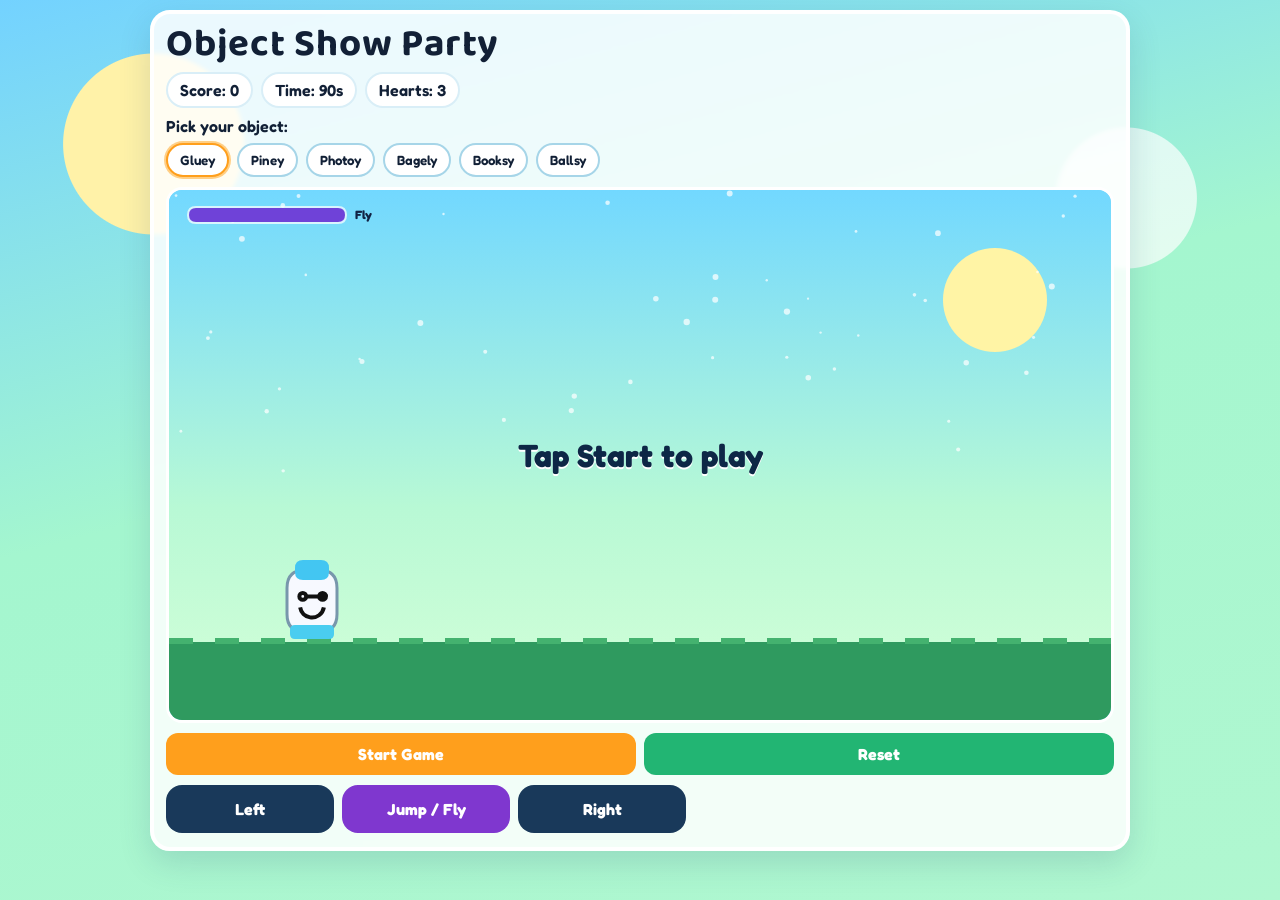
==== object-show-party/index.html @ 038fc78a "Add Object Show Party mobile game" ====
<!doctype html>
<html lang="en">
<head>
  <meta charset="utf-8" />
  <meta name="viewport" content="width=device-width, initial-scale=1, viewport-fit=cover" />
  <title>Object Show Party</title>
  <link rel="preconnect" href="https://fonts.googleapis.com">
  <link rel="preconnect" href="https://fonts.gstatic.com" crossorigin>
  <link href="https://fonts.googleapis.com/css2?family=Fredoka:wght@400;600;700&family=Baloo+2:wght@500;700&display=swap" rel="stylesheet">
  <link rel="stylesheet" href="style.css" />
</head>
<body>
  <main class="app-shell">
    <header class="hud">
      <h1>Object Show Party</h1>
      <div class="stats">
        <div class="chip">Score: <span id="score">0</span></div>
        <div class="chip">Time: <span id="time">90</span>s</div>
        <div class="chip">Hearts: <span id="hearts">3</span></div>
      </div>
    </header>

    <section class="character-picker" aria-label="Character picker">
      <p>Pick your object:</p>
      <div id="characterButtons" class="character-buttons"></div>
    </section>

    <section class="arena-wrap">
      <canvas id="arena" width="960" height="540" aria-label="Game arena"></canvas>
      <div class="game-overlay" id="message">Tap Start to play</div>
    </section>

    <section class="actions">
      <button id="startBtn" class="big-btn">Start Game</button>
      <button id="resetBtn" class="big-btn secondary">Reset</button>
    </section>

    <section class="controls" aria-label="Touch controls">
      <button id="leftBtn" class="ctrl">Left</button>
      <button id="jumpBtn" class="ctrl jump">Jump / Fly</button>
      <button id="rightBtn" class="ctrl">Right</button>
    </section>
  </main>

  <script src="game.js"></script>
</body>
</html>
---- object-show-party/style.css ----
:root {
  --sky-1: #73d2ff;
  --sky-2: #a4f6cf;
  --floor: #2c8f56;
  --ink: #122036;
  --panel: #ffffffd9;
  --accent: #ff9f1c;
  --accent-2: #22b573;
}

* {
  box-sizing: border-box;
}

html,
body {
  margin: 0;
  min-height: 100%;
}

body {
  font-family: "Fredoka", system-ui, sans-serif;
  color: var(--ink);
  background:
    radial-gradient(circle at 12% 16%, #fff2a8 0 90px, transparent 91px),
    radial-gradient(circle at 88% 22%, #ffffffb0 0 70px, transparent 71px),
    linear-gradient(165deg, var(--sky-1) 0%, var(--sky-2) 45%, #b0f7d0 100%);
  display: grid;
  place-items: center;
  padding: 10px;
}

.app-shell {
  width: min(100%, 980px);
  background: var(--panel);
  backdrop-filter: blur(2px);
  border: 4px solid #ffffff;
  border-radius: 20px;
  box-shadow: 0 12px 32px #1d4b7029;
  padding: 10px 12px 14px;
}

.hud {
  display: grid;
  gap: 8px;
}

.hud h1 {
  margin: 2px 0 0;
  font-family: "Baloo 2", cursive;
  font-size: clamp(1.6rem, 5vw, 2.4rem);
  line-height: 1;
  letter-spacing: 0.02em;
}

.stats {
  display: flex;
  flex-wrap: wrap;
  gap: 8px;
}

.chip {
  background: #fff;
  border: 2px solid #d9eef7;
  border-radius: 999px;
  padding: 6px 12px;
  font-weight: 600;
}

.character-picker {
  margin-top: 8px;
  display: grid;
  gap: 7px;
}

.character-picker p {
  margin: 0;
  font-weight: 600;
}

.character-buttons {
  display: flex;
  flex-wrap: wrap;
  gap: 8px;
}

.char-btn {
  border: 2px solid #a6d5e8;
  background: #fff;
  color: var(--ink);
  border-radius: 999px;
  padding: 7px 12px;
  font-weight: 600;
  font-family: inherit;
}

.char-btn.active {
  border-color: var(--accent);
  box-shadow: 0 0 0 2px #ffcf86;
}

.arena-wrap {
  margin-top: 10px;
  position: relative;
  border-radius: 16px;
  overflow: hidden;
  border: 3px solid #ffffff;
  background: #77d7ff;
}

#arena {
  width: 100%;
  aspect-ratio: 16 / 9;
  display: block;
}

.game-overlay {
  position: absolute;
  inset: 0;
  display: grid;
  place-items: center;
  padding: 10px;
  text-align: center;
  font-size: clamp(1.1rem, 3.8vw, 2rem);
  font-weight: 700;
  color: #0d2746;
  text-shadow: 0 2px 0 #fff;
  pointer-events: none;
}

.game-overlay.hide {
  opacity: 0;
}

.actions {
  margin-top: 10px;
  display: flex;
  gap: 8px;
}

.big-btn {
  flex: 1;
  border: 0;
  border-radius: 12px;
  padding: 11px;
  font-size: 1rem;
  font-weight: 700;
  font-family: inherit;
  background: var(--accent);
  color: #fff;
}

.big-btn.secondary {
  background: var(--accent-2);
}

.controls {
  margin-top: 10px;
  display: grid;
  grid-template-columns: 1fr 1fr 1fr;
  gap: 8px;
}

.ctrl {
  border: 0;
  border-radius: 16px;
  background: #19395a;
  color: #fff;
  font-family: inherit;
  font-size: 1rem;
  font-weight: 700;
  padding: 14px 8px;
  touch-action: manipulation;
}

.ctrl.jump {
  background: #7f37cf;
}

@media (min-width: 760px) {
  .controls {
    max-width: 520px;
  }
}
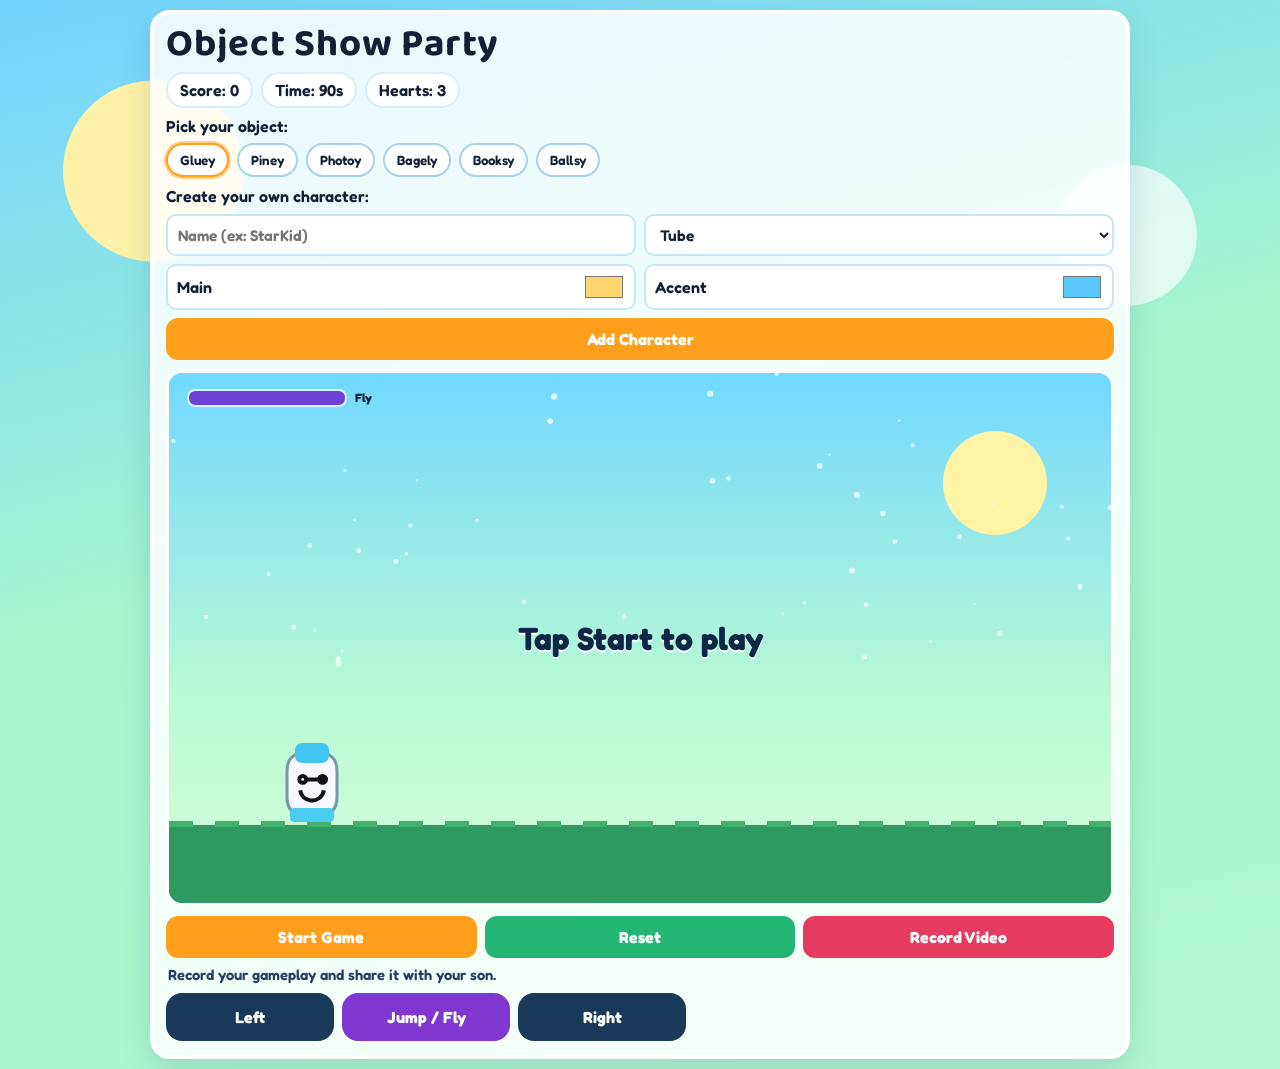
==== commit 0d3c35e2: "Add custom character creator and video recording" ====
--- a/object-show-party/index.html
+++ b/object-show-party/index.html
@@ -25,6 +25,24 @@
       <div id="characterButtons" class="character-buttons"></div>
     </section>
 
+    <section class="creator" aria-label="Create your character">
+      <p>Create your own character:</p>
+      <div class="creator-grid">
+        <input id="customName" type="text" maxlength="20" placeholder="Name (ex: StarKid)" />
+        <select id="customShape">
+          <option value="tube">Tube</option>
+          <option value="tree">Tree</option>
+          <option value="frame">Frame</option>
+          <option value="ring">Ring</option>
+          <option value="book">Book</option>
+          <option value="ball">Ball</option>
+        </select>
+        <label class="color-wrap">Main <input id="customMain" type="color" value="#ffd66e" /></label>
+        <label class="color-wrap">Accent <input id="customAccent" type="color" value="#5ac8ff" /></label>
+        <button id="addCharacterBtn" class="big-btn creator-btn">Add Character</button>
+      </div>
+    </section>
+
     <section class="arena-wrap">
       <canvas id="arena" width="960" height="540" aria-label="Game arena"></canvas>
       <div class="game-overlay" id="message">Tap Start to play</div>
@@ -33,7 +51,9 @@
     <section class="actions">
       <button id="startBtn" class="big-btn">Start Game</button>
       <button id="resetBtn" class="big-btn secondary">Reset</button>
+      <button id="recordBtn" class="big-btn record">Record Video</button>
     </section>
+    <p id="recordStatus" class="record-status">Record your gameplay and share it with your son.</p>
 
     <section class="controls" aria-label="Touch controls">
       <button id="leftBtn" class="ctrl">Left</button>
--- a/object-show-party/style.css
+++ b/object-show-party/style.css
@@ -73,7 +73,8 @@
   gap: 7px;
 }
 
-.character-picker p {
+.character-picker p,
+.creator p {
   margin: 0;
   font-weight: 600;
 }
@@ -97,6 +98,56 @@
 .char-btn.active {
   border-color: var(--accent);
   box-shadow: 0 0 0 2px #ffcf86;
+}
+
+.creator {
+  margin-top: 9px;
+  display: grid;
+  gap: 8px;
+}
+
+.creator-grid {
+  display: grid;
+  grid-template-columns: repeat(2, minmax(0, 1fr));
+  gap: 8px;
+}
+
+.creator-grid input[type="text"],
+.creator-grid select {
+  width: 100%;
+  border: 2px solid #c8e6f4;
+  border-radius: 10px;
+  background: #fff;
+  min-height: 42px;
+  font: 600 0.96rem "Fredoka", sans-serif;
+  color: var(--ink);
+  padding: 6px 10px;
+}
+
+.color-wrap {
+  display: flex;
+  align-items: center;
+  justify-content: space-between;
+  gap: 8px;
+  border: 2px solid #c8e6f4;
+  background: #fff;
+  border-radius: 10px;
+  padding: 6px 9px;
+  min-height: 42px;
+  font-weight: 600;
+}
+
+.color-wrap input[type="color"] {
+  border: 0;
+  width: 42px;
+  height: 30px;
+  background: transparent;
+  padding: 0;
+}
+
+.creator-btn {
+  grid-column: span 2;
+  background: #006dc6;
 }
 
 .arena-wrap {
@@ -154,6 +205,21 @@
   background: var(--accent-2);
 }
 
+.big-btn.record {
+  background: #e63b5f;
+}
+
+.big-btn.record.active {
+  background: #a30628;
+}
+
+.record-status {
+  margin: 8px 2px 0;
+  font-size: 0.92rem;
+  font-weight: 600;
+  color: #243f65;
+}
+
 .controls {
   margin-top: 10px;
   display: grid;
@@ -182,3 +248,18 @@
     max-width: 520px;
   }
 }
+
+@media (max-width: 640px) {
+  .actions {
+    display: grid;
+    grid-template-columns: 1fr;
+  }
+
+  .creator-grid {
+    grid-template-columns: 1fr;
+  }
+
+  .creator-btn {
+    grid-column: span 1;
+  }
+}
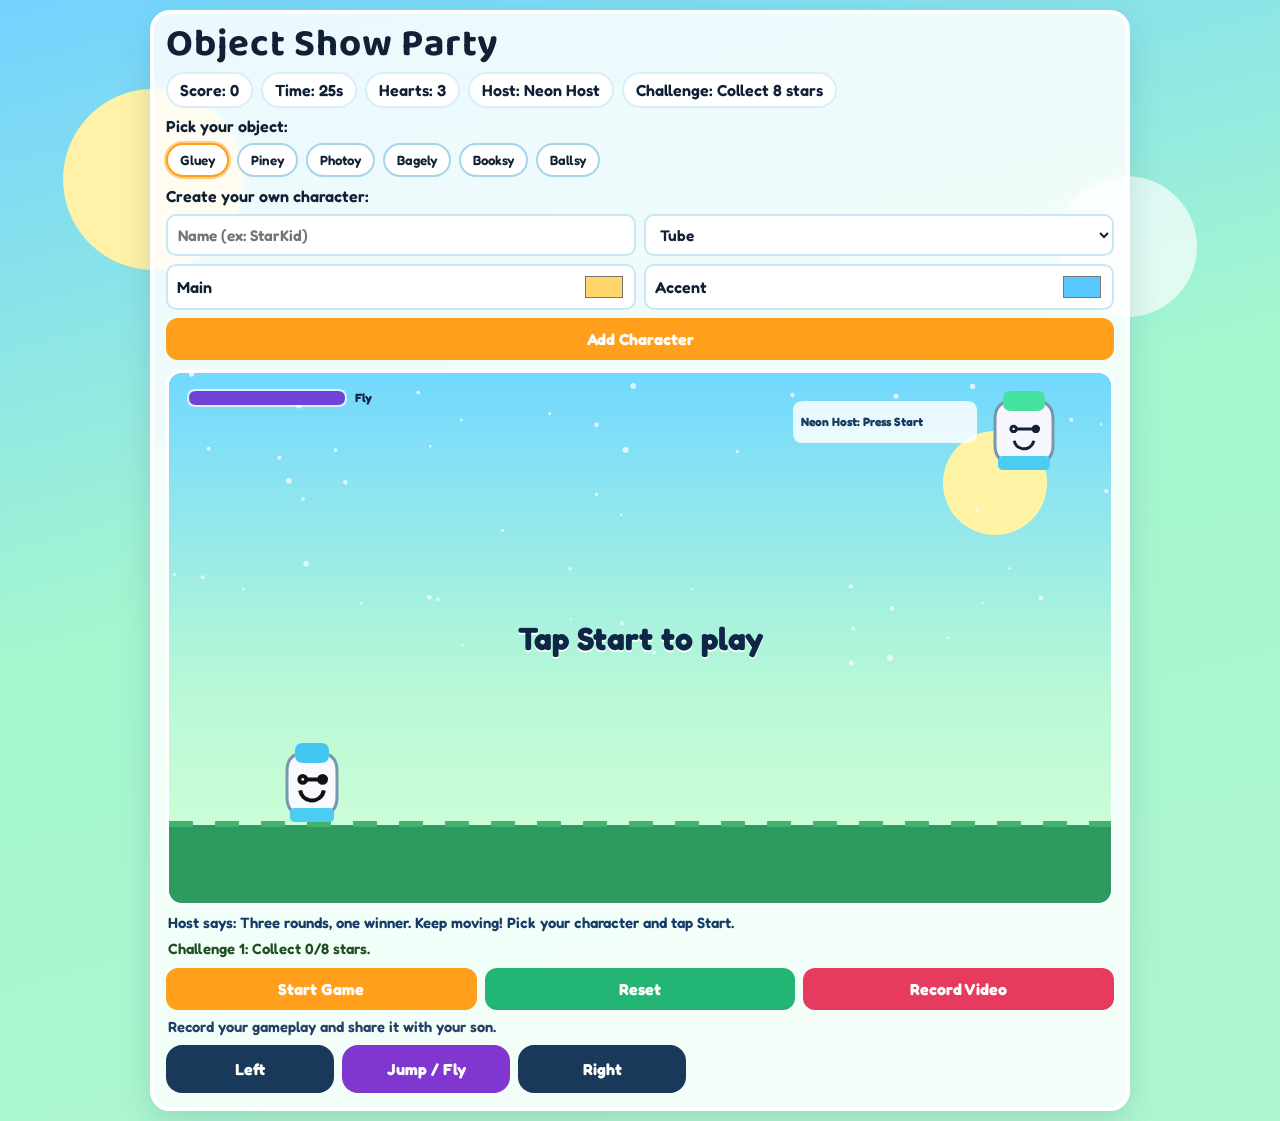
==== commit 7b6dfbfb: "Add host rounds and challenge mode" ====
--- a/object-show-party/index.html
+++ b/object-show-party/index.html
@@ -17,6 +17,8 @@
         <div class="chip">Score: <span id="score">0</span></div>
         <div class="chip">Time: <span id="time">90</span>s</div>
         <div class="chip">Hearts: <span id="hearts">3</span></div>
+        <div class="chip">Host: <span id="hostName">Cloud Host</span></div>
+        <div class="chip">Challenge: <span id="challengeName">Collect Stars</span></div>
       </div>
     </header>
 
@@ -47,6 +49,8 @@
       <canvas id="arena" width="960" height="540" aria-label="Game arena"></canvas>
       <div class="game-overlay" id="message">Tap Start to play</div>
     </section>
+    <p id="hostLine" class="host-line">Host says: Pick your object, then press Start.</p>
+    <p id="challengeInfo" class="challenge-info">Challenge 1: Collect 8 stars before time runs out.</p>
 
     <section class="actions">
       <button id="startBtn" class="big-btn">Start Game</button>
--- a/object-show-party/style.css
+++ b/object-show-party/style.css
@@ -220,6 +220,18 @@
   color: #243f65;
 }
 
+.host-line,
+.challenge-info {
+  margin: 8px 2px 0;
+  font-size: 0.93rem;
+  font-weight: 600;
+  color: #153c66;
+}
+
+.challenge-info {
+  color: #1f4f24;
+}
+
 .controls {
   margin-top: 10px;
   display: grid;
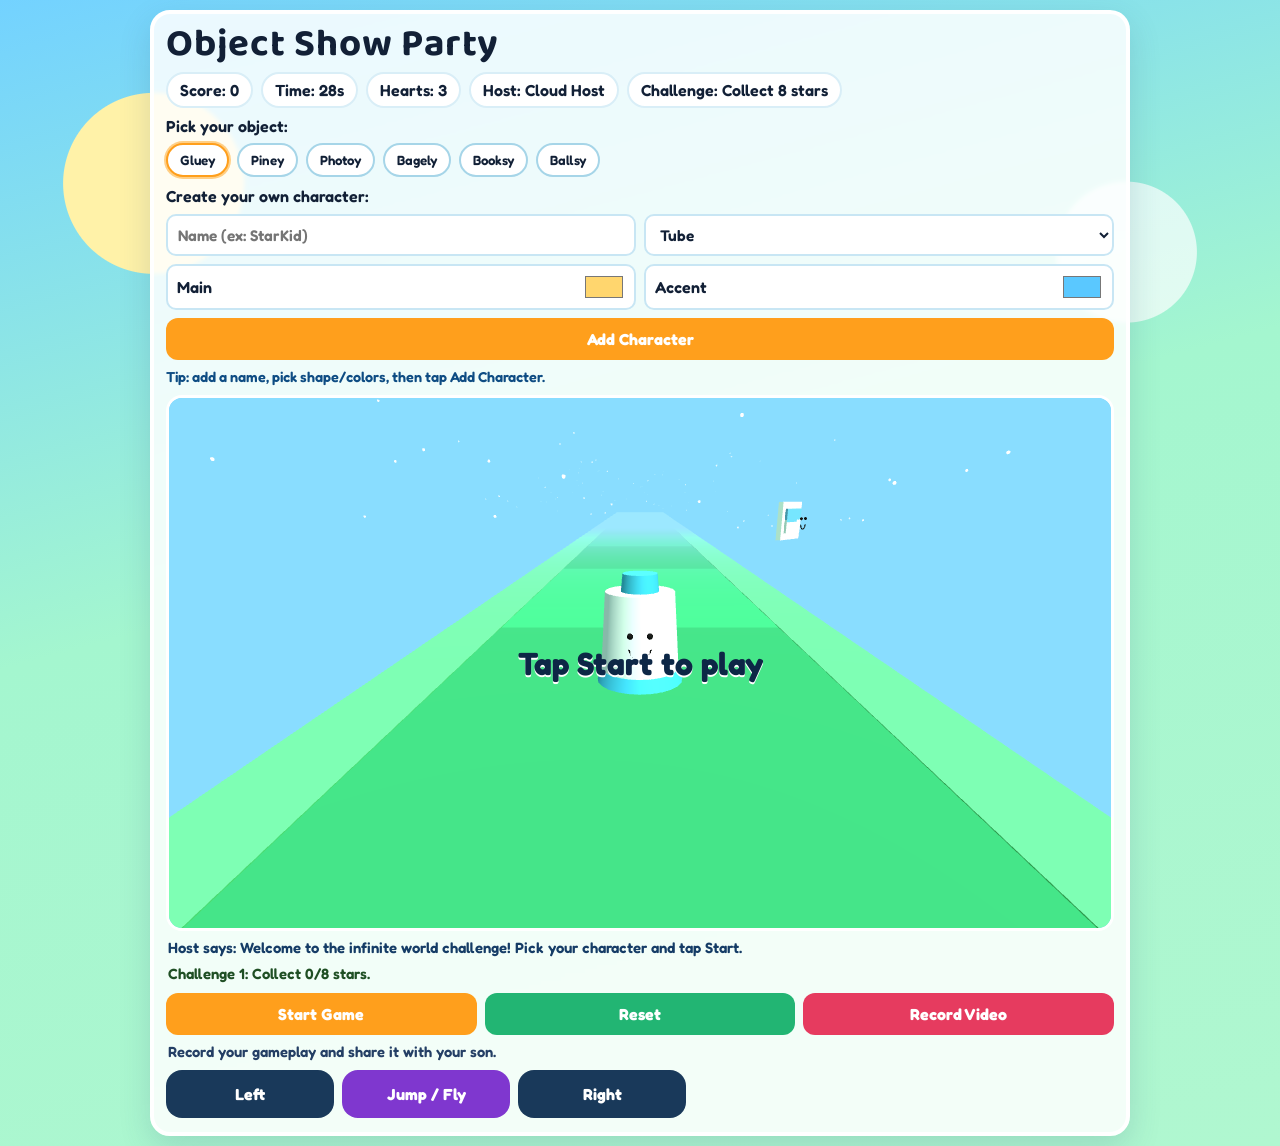
==== commit 4ad942ad: "Upgrade to infinite 3D world and fix add-character controls" ====
--- a/object-show-party/index.html
+++ b/object-show-party/index.html
@@ -43,6 +43,7 @@
         <label class="color-wrap">Accent <input id="customAccent" type="color" value="#5ac8ff" /></label>
         <button id="addCharacterBtn" class="big-btn creator-btn">Add Character</button>
       </div>
+      <p id="creatorStatus" class="creator-status">Tip: add a name, pick shape/colors, then tap Add Character.</p>
     </section>
 
     <section class="arena-wrap">
@@ -66,6 +67,7 @@
     </section>
   </main>
 
+  <script src="../vendor/three.min.js"></script>
   <script src="game.js"></script>
 </body>
 </html>
--- a/object-show-party/style.css
+++ b/object-show-party/style.css
@@ -220,6 +220,13 @@
   color: #243f65;
 }
 
+.creator-status {
+  margin: 2px 2px 0;
+  font-size: 0.9rem;
+  font-weight: 600;
+  color: #0e4c83;
+}
+
 .host-line,
 .challenge-info {
   margin: 8px 2px 0;
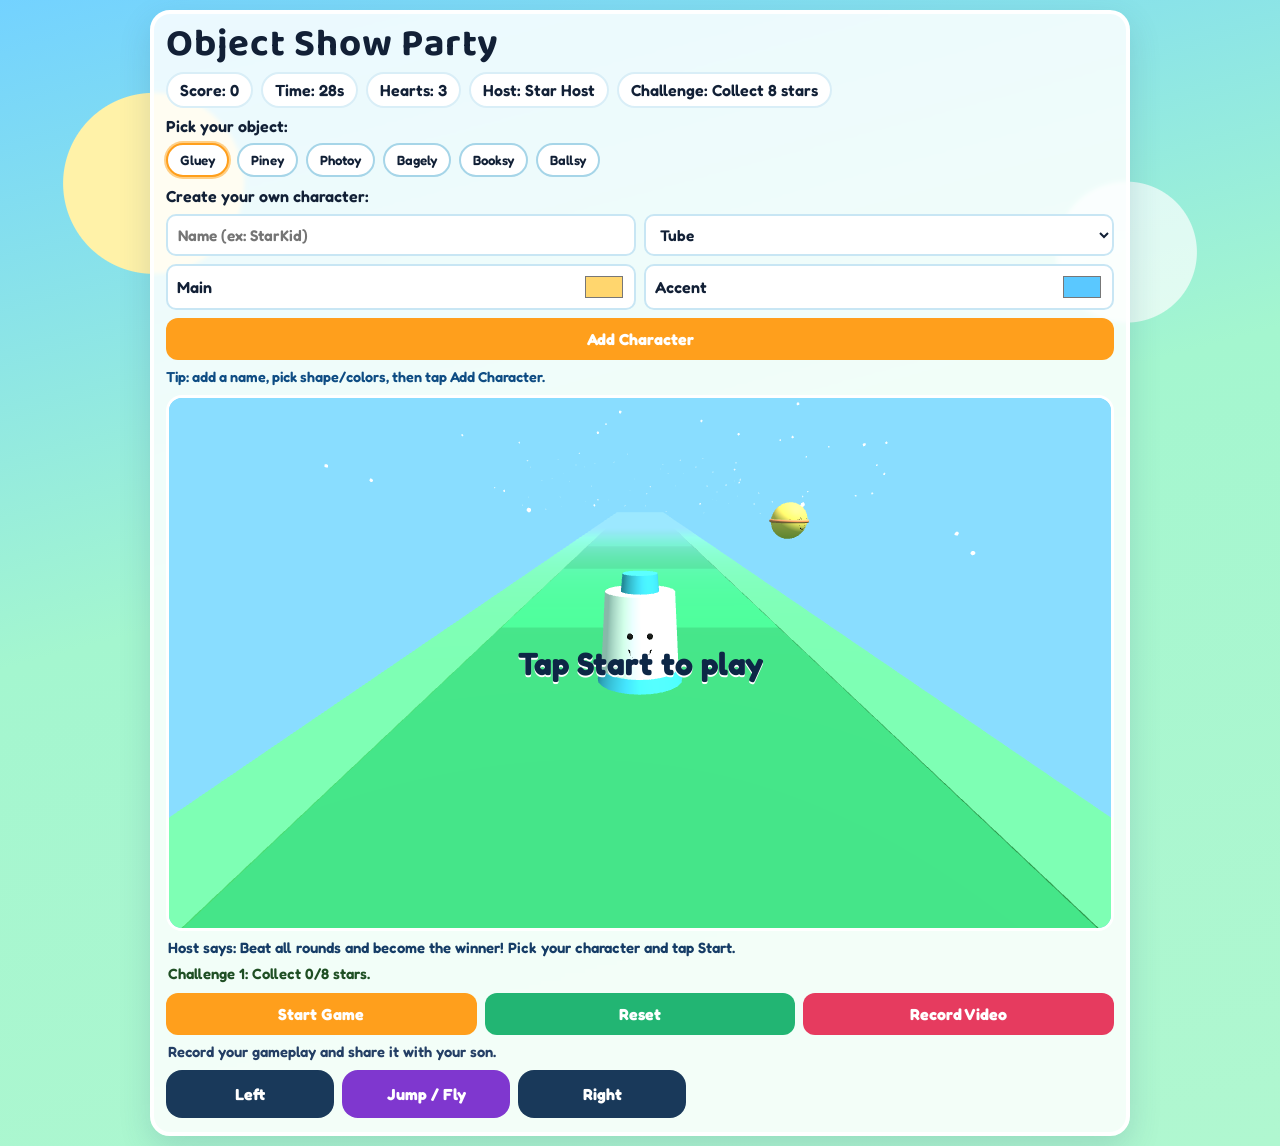
==== commit 65f76788: "Fix add-character on iPhone using form submit and cache-busted script" ====
--- a/object-show-party/index.html
+++ b/object-show-party/index.html
@@ -29,7 +29,7 @@
 
     <section class="creator" aria-label="Create your character">
       <p>Create your own character:</p>
-      <div class="creator-grid">
+      <form id="creatorForm" class="creator-grid">
         <input id="customName" type="text" maxlength="20" placeholder="Name (ex: StarKid)" />
         <select id="customShape">
           <option value="tube">Tube</option>
@@ -41,8 +41,8 @@
         </select>
         <label class="color-wrap">Main <input id="customMain" type="color" value="#ffd66e" /></label>
         <label class="color-wrap">Accent <input id="customAccent" type="color" value="#5ac8ff" /></label>
-        <button id="addCharacterBtn" class="big-btn creator-btn">Add Character</button>
-      </div>
+        <button id="addCharacterBtn" type="submit" class="big-btn creator-btn">Add Character</button>
+      </form>
       <p id="creatorStatus" class="creator-status">Tip: add a name, pick shape/colors, then tap Add Character.</p>
     </section>
 
@@ -68,6 +68,6 @@
   </main>
 
   <script src="../vendor/three.min.js"></script>
-  <script src="game.js"></script>
+  <script src="game.js?v=20260311b"></script>
 </body>
 </html>
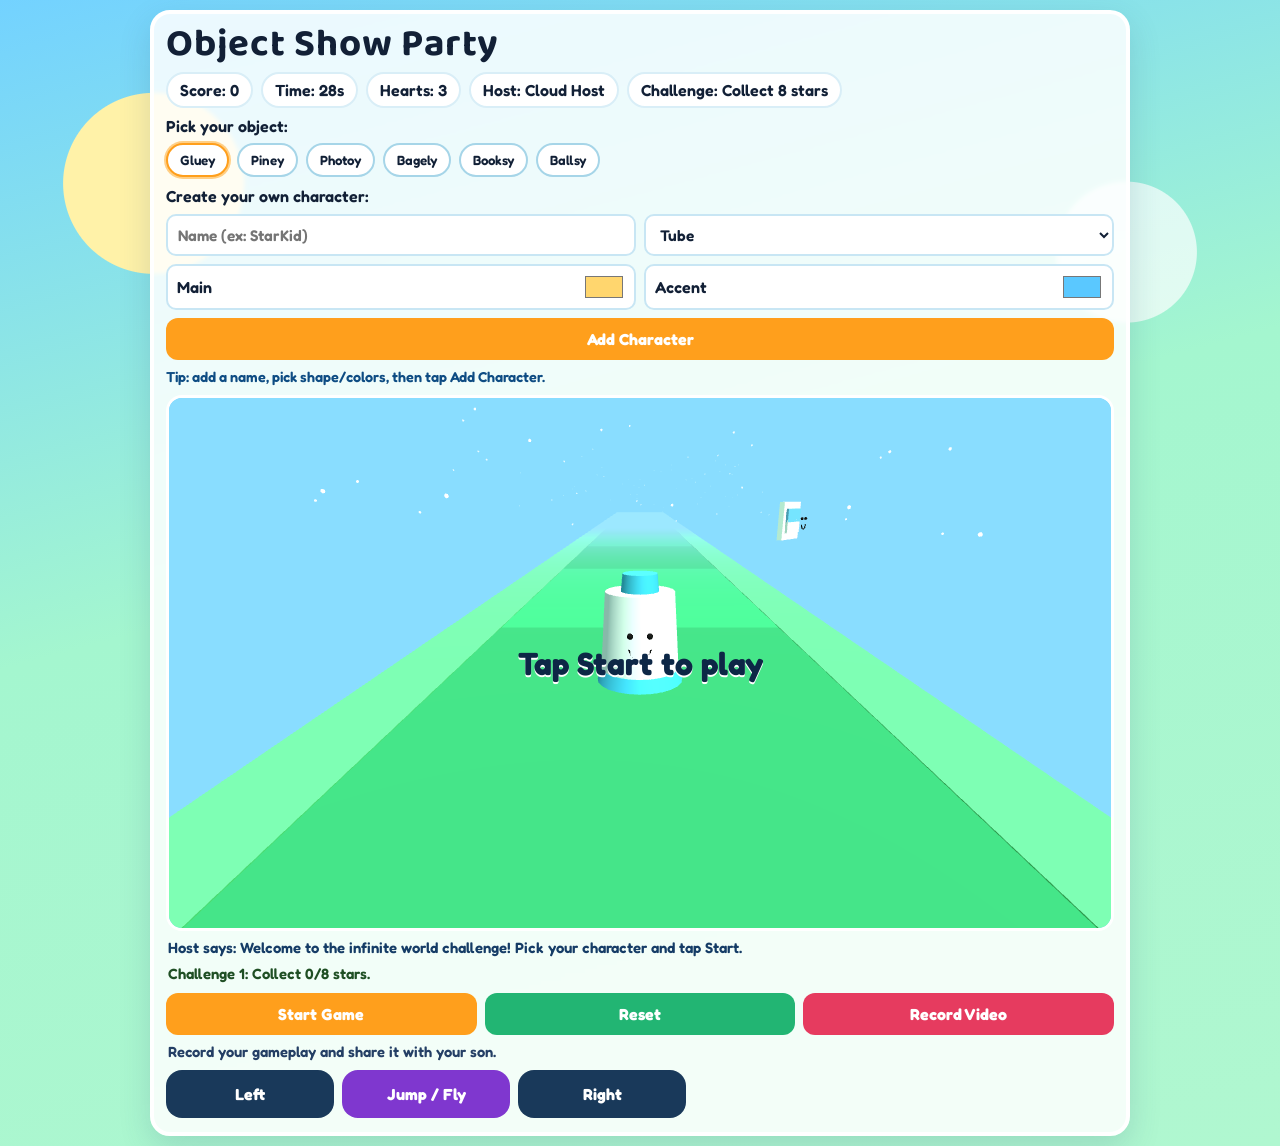
==== commit 323017a6: "Harden add-character interactions and bump cache version" ====
--- a/object-show-party/index.html
+++ b/object-show-party/index.html
@@ -68,6 +68,6 @@
   </main>
 
   <script src="../vendor/three.min.js"></script>
-  <script src="game.js?v=20260311b"></script>
+  <script src="game.js?v=20260311c"></script>
 </body>
 </html>
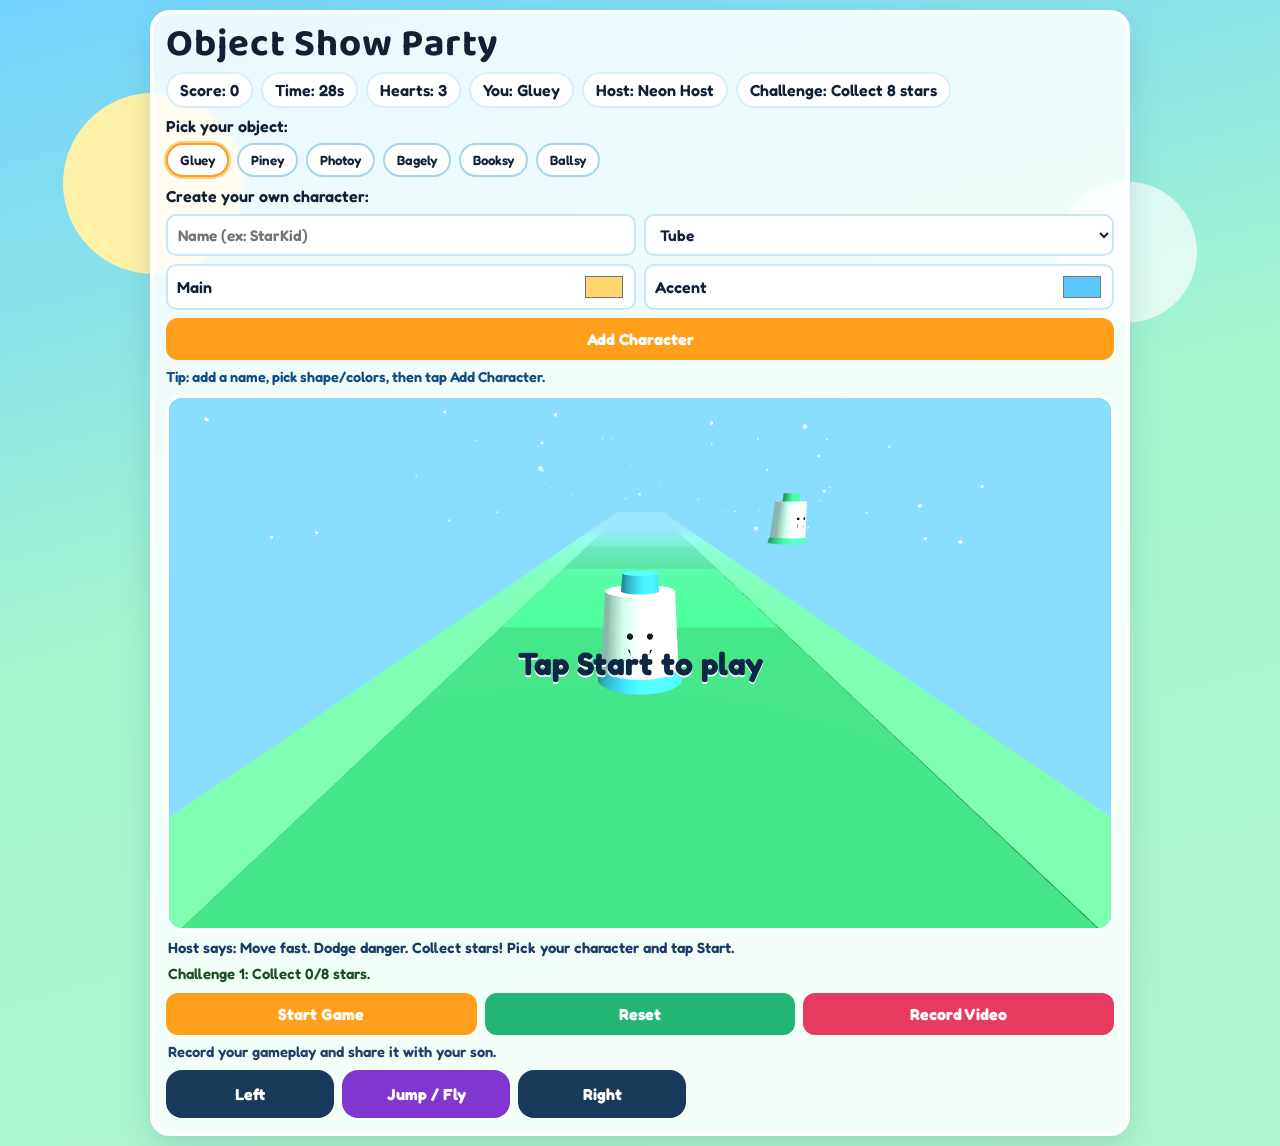
==== commit 4c62e2ac: "Show current character and force-select newly added character" ====
--- a/object-show-party/index.html
+++ b/object-show-party/index.html
@@ -17,6 +17,7 @@
         <div class="chip">Score: <span id="score">0</span></div>
         <div class="chip">Time: <span id="time">90</span>s</div>
         <div class="chip">Hearts: <span id="hearts">3</span></div>
+        <div class="chip">You: <span id="currentChar">Gluey</span></div>
         <div class="chip">Host: <span id="hostName">Cloud Host</span></div>
         <div class="chip">Challenge: <span id="challengeName">Collect Stars</span></div>
       </div>
@@ -68,6 +69,6 @@
   </main>
 
   <script src="../vendor/three.min.js"></script>
-  <script src="game.js?v=20260311c"></script>
+  <script src="game.js?v=20260311d"></script>
 </body>
 </html>
